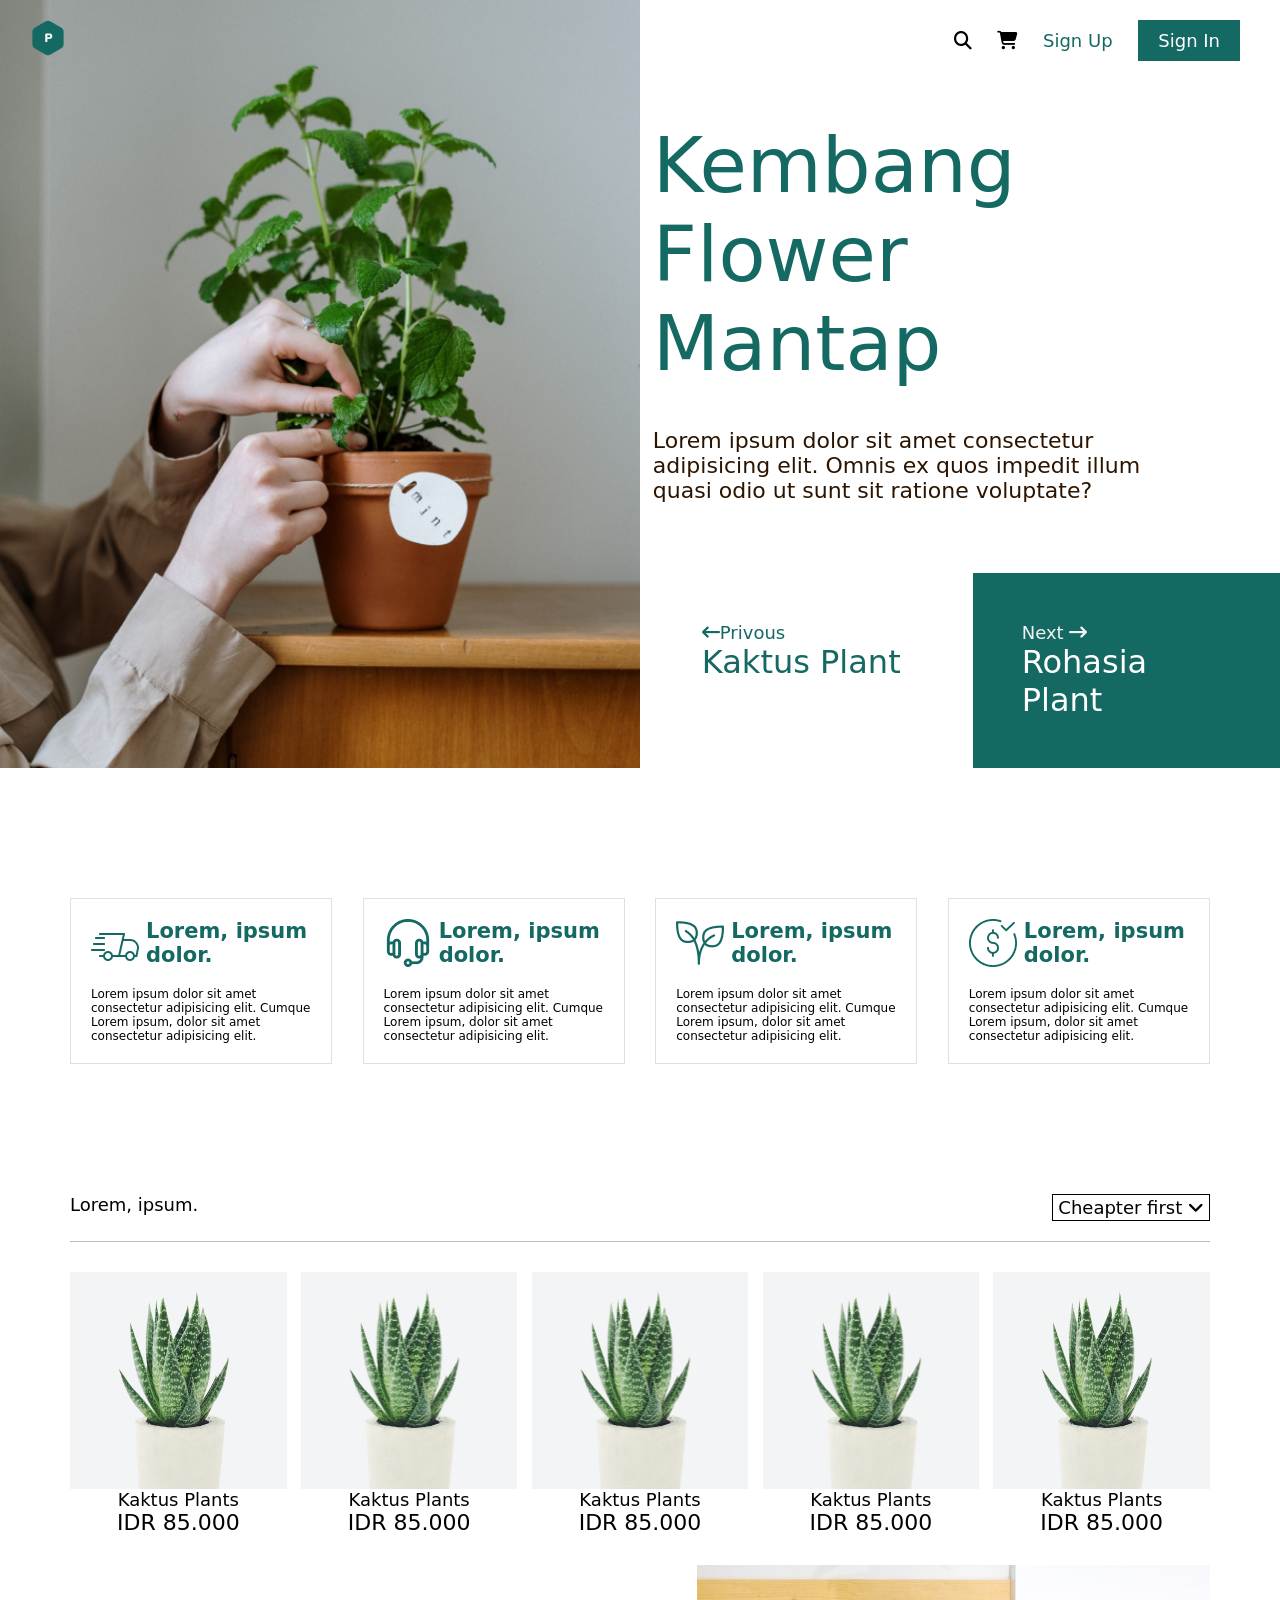
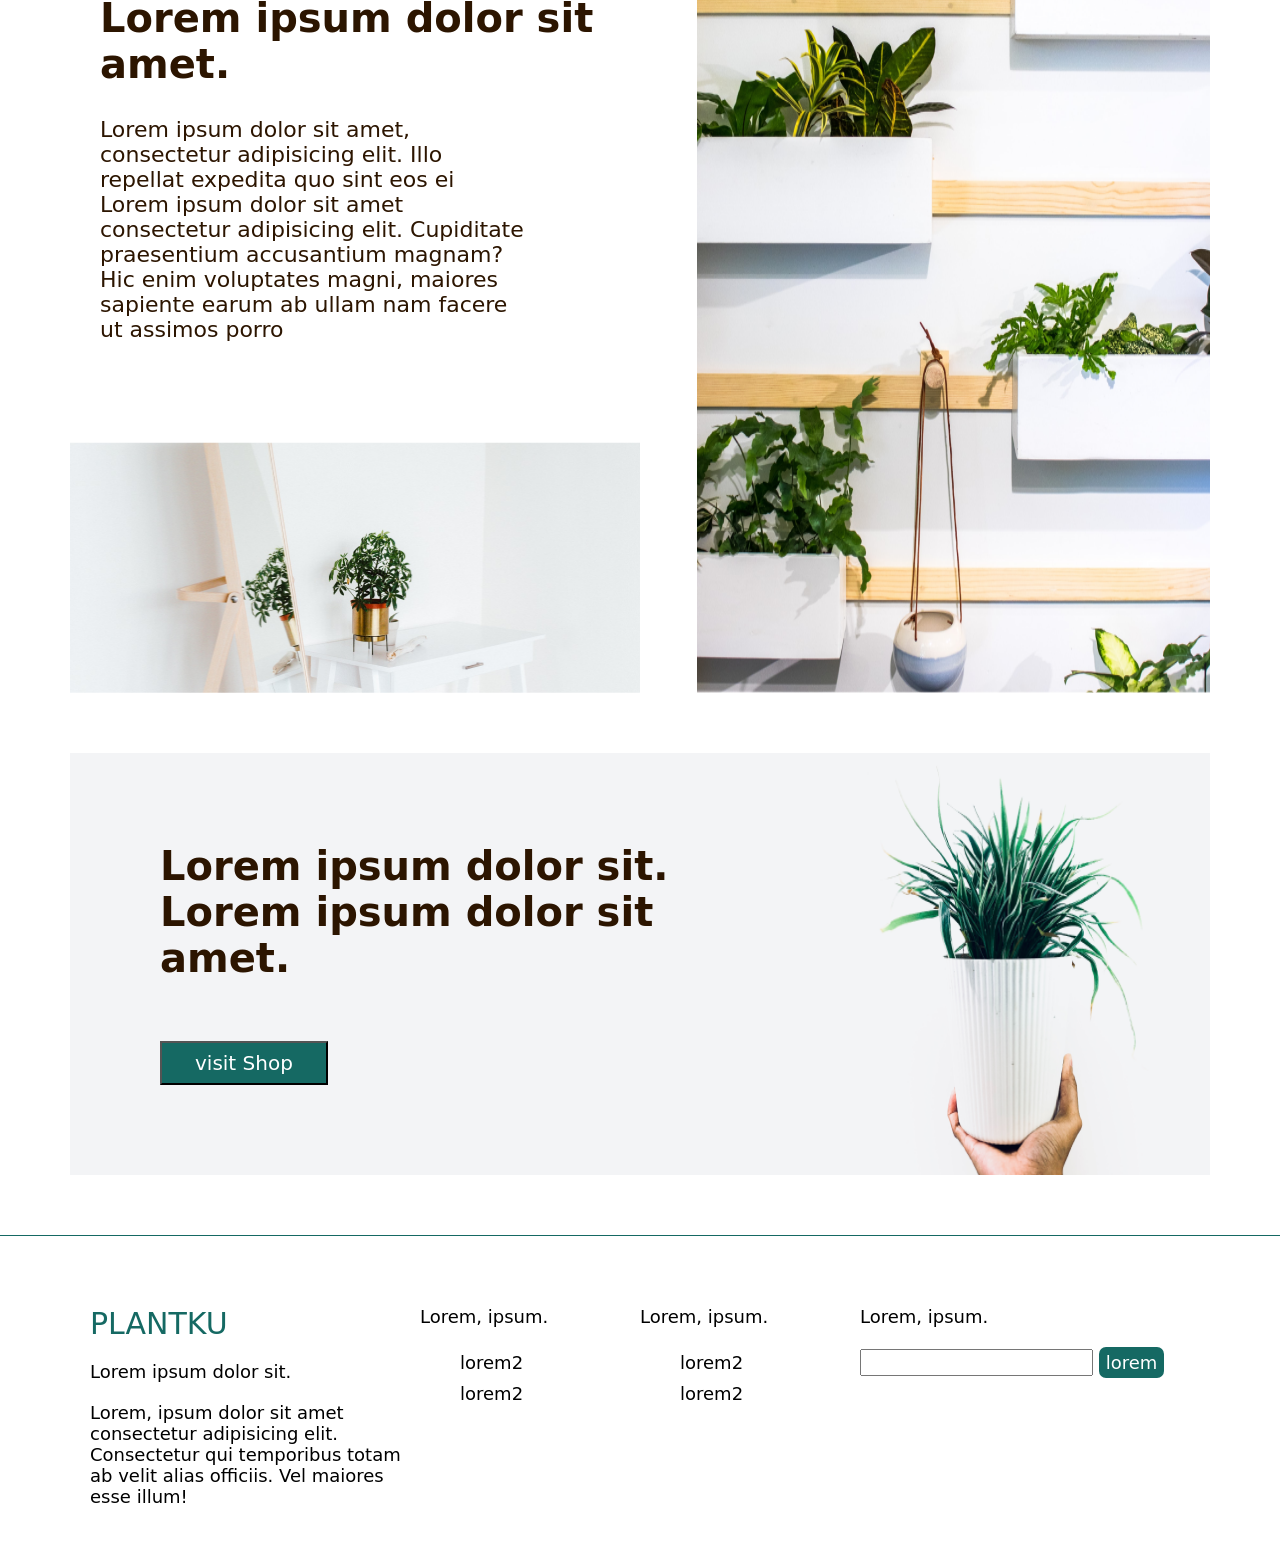
==== index.html @ da113fb7 "errors fixed" ====
<!DOCTYPE html>
<html lang="en">
<head>
    <meta charset="UTF-8">
    <meta name="viewport" content="width=device-width, initial-scale=1.0">
    <link rel="stylesheet" href="style.css">
    <link rel="stylesheet" href="https://cdnjs.cloudflare.com/ajax/libs/font-awesome/6.5.1/css/all.min.css" integrity="sha512-DTOQO9RWCH3ppGqcWaEA1BIZOC6xxalwEsw9c2QQeAIftl+Vegovlnee1c9QX4TctnWMn13TZye+giMm8e2LwA==" crossorigin="anonymous" referrerpolicy="no-referrer" />
    <title>Document</title>
</head>
<body>
    <div class="header">

        <div class="regs">
            <a href="#" class="icon">  <img src="icon.png" alt="icon"></a>

            <div class="reg">
                <a class="find inreg" href=""><i class=" fa-solid fa-magnifying-glass"></i></a>
                <a class="buy inreg" href=""><i class="fa-solid fa-cart-shopping"></i></a>
                <a class="up inreg" href="">Sign Up</a>
                <span class="inreg">
                    <a class="in " href="">Sign In</a>
                </span>
        
            </div>
        </div>
   
<div class="menu">
<div class="inleft"></div>

    <div class="inright">
 

        <h1 class="h1">Kembang Flower Mantap</h1>  
        <p class="matn">Lorem ipsum dolor sit amet consectetur adipisicing elit. Omnis ex quos impedit illum quasi odio ut sunt sit ratione voluptate?</p>     
        <div class="nextprevious">
            <div class="previous">
                <i class="fa-solid fa-arrow-left-long"></i>Privous
            <p><a href="" class="linprevious">Kaktus Plant</a></p>
            </div>
            <div class="next">
                <span class="nextspan">Next</span> <i class="fa-solid fa-arrow-right-long nextspan"></i>
                <p><a href="" class="linknext">Rohasia Plant</a></p>
                </div>
        </div>
        
        </div>
</div>


    </div>

<div class="boxes">
    <div class="box"><div class="boximg"><img src="fast 1.png" class="inboximg" alt=""><p class="boxtitle">Lorem, ipsum dolor.</p></div>
        <p class="boxtext">Lorem ipsum dolor sit amet consectetur adipisicing elit. Cumque Lorem ipsum, dolor sit amet consectetur adipisicing elit.    </p></div>
        <div class="box"><div class="boximg"><img src="headphones 1.png" class="inboximg" alt=""><p class="boxtitle">Lorem, ipsum dolor.</p></div>
        <p class="boxtext">Lorem ipsum dolor sit amet consectetur adipisicing elit. Cumque Lorem ipsum, dolor sit amet consectetur adipisicing elit.    </p></div>
        <div class="box"><div class="boximg"><img src="plant 1.png" class="inboximg" alt=""><p class="boxtitle">Lorem, ipsum dolor.</p></div>
        <p class="boxtext">Lorem ipsum dolor sit amet consectetur adipisicing elit. Cumque Lorem ipsum, dolor sit amet consectetur adipisicing elit.    </p></div>
        <div class="box"><div class="boximg"><img src="dollar-symbol 1.png" class="inboximg" alt=""><p class="boxtitle">Lorem, ipsum dolor.</p></div>
        <p class="boxtext">Lorem ipsum dolor sit amet consectetur adipisicing elit. Cumque Lorem ipsum, dolor sit amet consectetur adipisicing elit.    </p></div>
</div>


<div class="choose">
    <p class="chooseleft">Lorem, ipsum.    </p><p class="chooseright">Cheapter first  <i class="fa-solid fa-angle-down"> </i>  </p>
</div>

<div class="flowers">
    <div class="gul">
        <img src="kaktus.png" alt="">
        <p class="nameflowers"> Kaktus Plants</p>
        <p class="price"> IDR 85.000</p>
    </div>
    <div class="gul">
        <img src="kaktus.png" alt="">
        <p class="nameflowers"> Kaktus Plants</p>
        <p class="price"> IDR 85.000</p>
    </div>
    <div class="gul">
        <img src="kaktus.png" alt="">
        <p class="nameflowers"> Kaktus Plants</p>
        <p class="price"> IDR 85.000</p>
    </div>
    <div class="gul">
        <img src="kaktus.png" alt="">
        <p class="nameflowers"> Kaktus Plants</p>
        <p class="price"> IDR 85.000</p>
    </div>
    <div class="gul">
        <img src="kaktus.png" alt="">
        <p class="nameflowers"> Kaktus Plants</p>
        <p class="price"> IDR 85.000</p>
    </div>
</div>

<div class="cases">
    <div class="leftcase"><h2 class="h2">Lorem ipsum dolor sit amet.</h2>
    <p class="matn margin">Lorem ipsum dolor sit amet, consectetur adipisicing elit. Illo repellat expedita quo sint eos ei Lorem ipsum dolor sit amet consectetur adipisicing elit. Cupiditate praesentium accusantium magnam? Hic enim voluptates magni, maiores sapiente earum ab ullam nam facere ut assimos porro </p>
    <img src="table.png" alt="" class="table">
    </div>
    <img src="case.png" alt="" class="rightcase">
</div>

<div class="get">

    <div class="leftget">
        <h2 class="h2">Lorem ipsum dolor sit. Lorem ipsum dolor sit amet. </h2>
        <button class="btn"> visit Shop</button>
    </div>
    <img src="get.png" class="leftright" alt="">
</div>

<div class="bottom">
    <div class="firstbottom">   <h3 class="h3">PLANTKU</h3><p class="bottomtitle">Lorem ipsum dolor sit.</p>
    <p class="bottomtext">Lorem, ipsum dolor sit amet consectetur adipisicing elit. Consectetur qui temporibus totam ab velit alias officiis. Vel maiores esse illum!</p>
    </div>

    <div class="secondbottom">
        <p class="bottomtitle">Lorem, ipsum.</p>
        <ul>
            <li class="label"><a href="" class="link">lorem2</a></li>
            <li class="label"><a href="" class="link">lorem2</a></li>
        </ul>
    </div>
    
    <div class="secondbottom">
        <p class="bottomtitle">Lorem, ipsum.</p>
        <ul>
            <li class="label"><a href="" class="link">lorem2</a></li>
            <li class="label"><a href="" class="link">lorem2</a></li>
        </ul>
    </div>
    <div class="thirdbottom">
        <p class="bottomtitle">Lorem, ipsum.</p>
        <form action="" >
            <input type="text">
            <button class="bottomswitch">lorem</button>
        </form>
    </div>
</div>


</body>
</html>
---- style.css ----
*{
    box-sizing: border-box;
    margin: 0;
    font-size: 18px;
    font-family: system-ui, -apple-system, BlinkMacSystemFont, 'Segoe UI', Roboto, Oxygen, Ubuntu, Cantarell, 'Open Sans', 'Helvetica Neue', sans-serif;
}

span, a {
   display: inline-block;
}
img {
   max-width: 100%;
   height: auto;
   vertical-align: middle;
}

.header{
    background-image: url(flower.png);
    background-size: 50%;
    background-repeat: no-repeat;
    background-position: left;
}






.regs{
    padding: 20px 30px;
    display: flex;
    flex-wrap: wrap;
    justify-content: space-between;

    
}


.inreg{
    text-decoration: none;
    color: black;
    margin: 0 10px;

}



.menu{
    display: flex;
    flex-wrap: wrap;
    justify-content: space-between;
}

.inleft{
    width: 51%;
}

.inright{
    width: 49%;
}







.up{
    font-weight: 505;
    color: #156963;
}

.in{
    font-weight: 505;
    background-color:#156963;
    padding: 10px 20px;
    color: white;
    text-decoration: none;
}

.h1{
    padding: 40px 0px;
    color:#156963;
    font-size: 77px;
    font-weight: 500;
    padding-right:  120px;
}


.matn{
    font-size: 22px;
    color: #2C1500;
    padding-right:  110px;
}

.nextprevious{
    margin-top: 70px;
    display: flex;
    flex-wrap: wrap;
    justify-content: space-between;

}

.previous{
    width: 49%;
    padding: 49px;
    color: #156963;
}

.next{
    width: 49%;
    padding: 49px;
    background-color: #156963;
}

.nextspan{
    color: #F2F2F2;
}

.linprevious{
    color:  #156963;
    text-decoration: none;
    font-size: 32px;
}

.linknext{
    color: white;
    text-decoration: none;
    font-size: 32px;
}


.boxes{
    margin: 130px 70px;
    display: flex;
    flex-wrap: wrap;
    justify-content: space-between;
}
.box{
    padding: 20px;
    width: 23%;
    border: 1px solid #E0E0E0;
}

.boximg{
    display: flex;
    flex-wrap: wrap;
    justify-content: space-between;
    align-items: center;
}

.inboximg{
    width: auto;
}
.boxtitle{
    color: #156963;
    font-weight: 700;
    font-size: 21px;
    width: 75%;
}

.boxtext{
    margin-top: 20px;
    font-size: 12px;
}

.choose{
    margin: 30px 70px;
    display: flex;
    flex-wrap: wrap;
    justify-content: space-between;
    padding-bottom: 20px;
    border-bottom: 1px solid rgb(191, 187, 187);
}

.chooseright{
    padding: 2px 5px;
    border: 1px solid black;
}

.flowers{
    margin: 30px 70px;
    display: flex;
    flex-wrap: wrap;
    justify-content: space-between;

}

.gul{
    text-align: center;
    width: 19%;
}

.price{
    font-weight: 500;
    font-size: 22px;
}

.cases{
    margin: 30px 70px;
    display: flex;
    flex-wrap: wrap;
    justify-content: space-between;
}
.leftcase{
    width: 50%;
}

.h2{
    margin: 30px 30px;
    font-size: 40px;
    color: #2C1500;
}
.margin{
    margin-left:30px;
}


.table{
    width: 100%;
    margin-top: 100px;
}

.get{

    margin: 60px 70px;
    background-color: #F3F4F6;
    display: flex;
    flex-wrap: wrap;
    justify-content: space-between;
}

.leftget{
    padding: 60px;
    width: 65%;
}

.leftright{
    width: 35%;

}

.btn{
    margin: 30px 30px;
    font-size: 20px;
    background-color: #156963;
    color: white;
    padding: 8px 33px;
}

.bottom{
    border-top: 1px solid #156963;
    padding: 50px 90px;
    display: flex;
    flex-wrap: wrap;
    justify-content: space-between;
}

.firstbottom{
    width: 30%;
}

.secondbottom{
    width: 20%;
}

.thirdbottom{
    width: 30%;
}

.label{
    list-style: none;
}

.link{
    text-decoration: none;
    color: black;
    margin:  5px 0;
}

.bottomtitle{
    font-weight: 500;
    margin:  20px 0;
}

.h3{
    color: #156963;
    font-size: 30px; 
    font-weight: 500;  
    margin:  20px 0;
}

.bottomswitch{
    border: none;
    background-color: #156963;
    color: white;
    padding: 5px 7px;
    border-radius: 7px ;
    font-weight: 500;
}


@media(max-width:1150px){

    .previous{
        width: 49%;
        padding: 10px;
    }
    
    .next{
        width: 49%;
        padding: 10px;
    }
    .cases{
        margin: 10px 20px;
    }

    .firstbottom{
        width: 30%;
    }
    
    .secondbottom{
        width: 20%;
    }
    
    .thirdbottom{
        width: 30%;
    }

}

@media(max-width:900px){


}
@media(max-width:600px){



}
@media(max-width:500px){



}
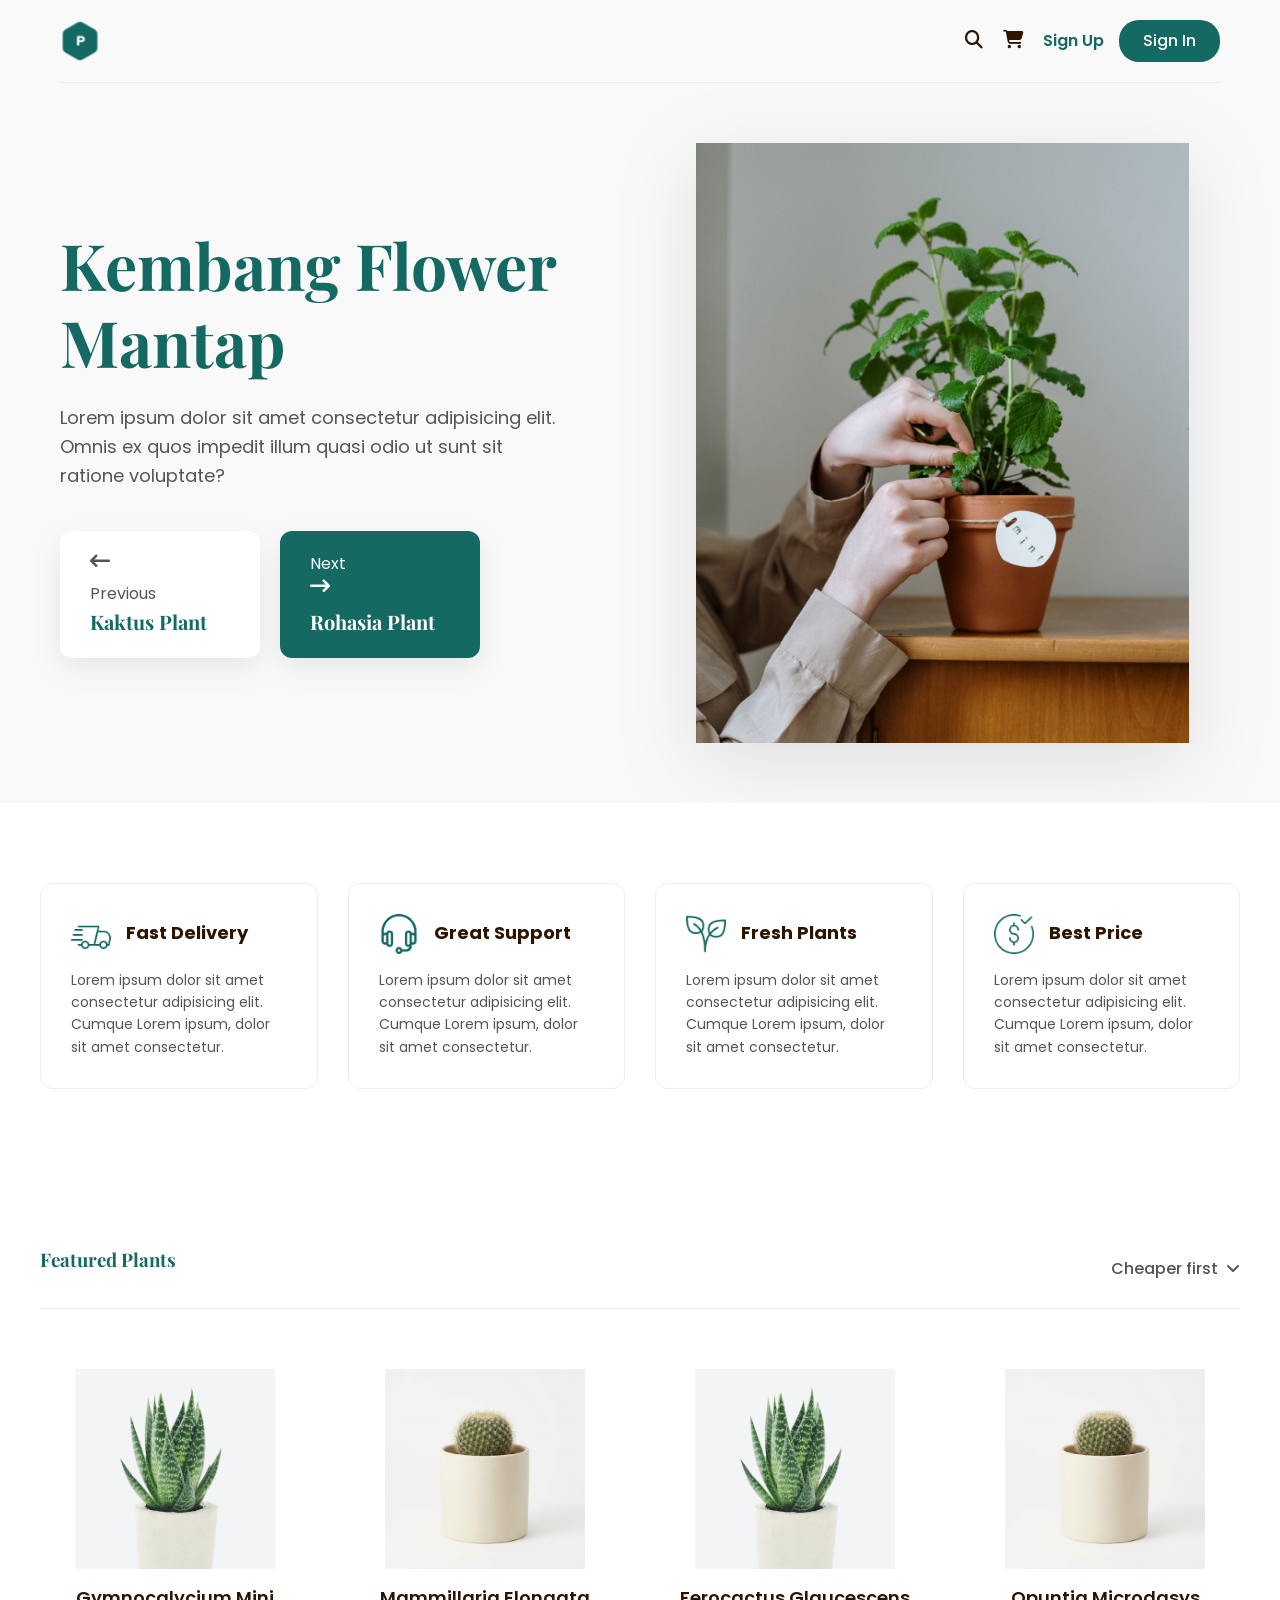
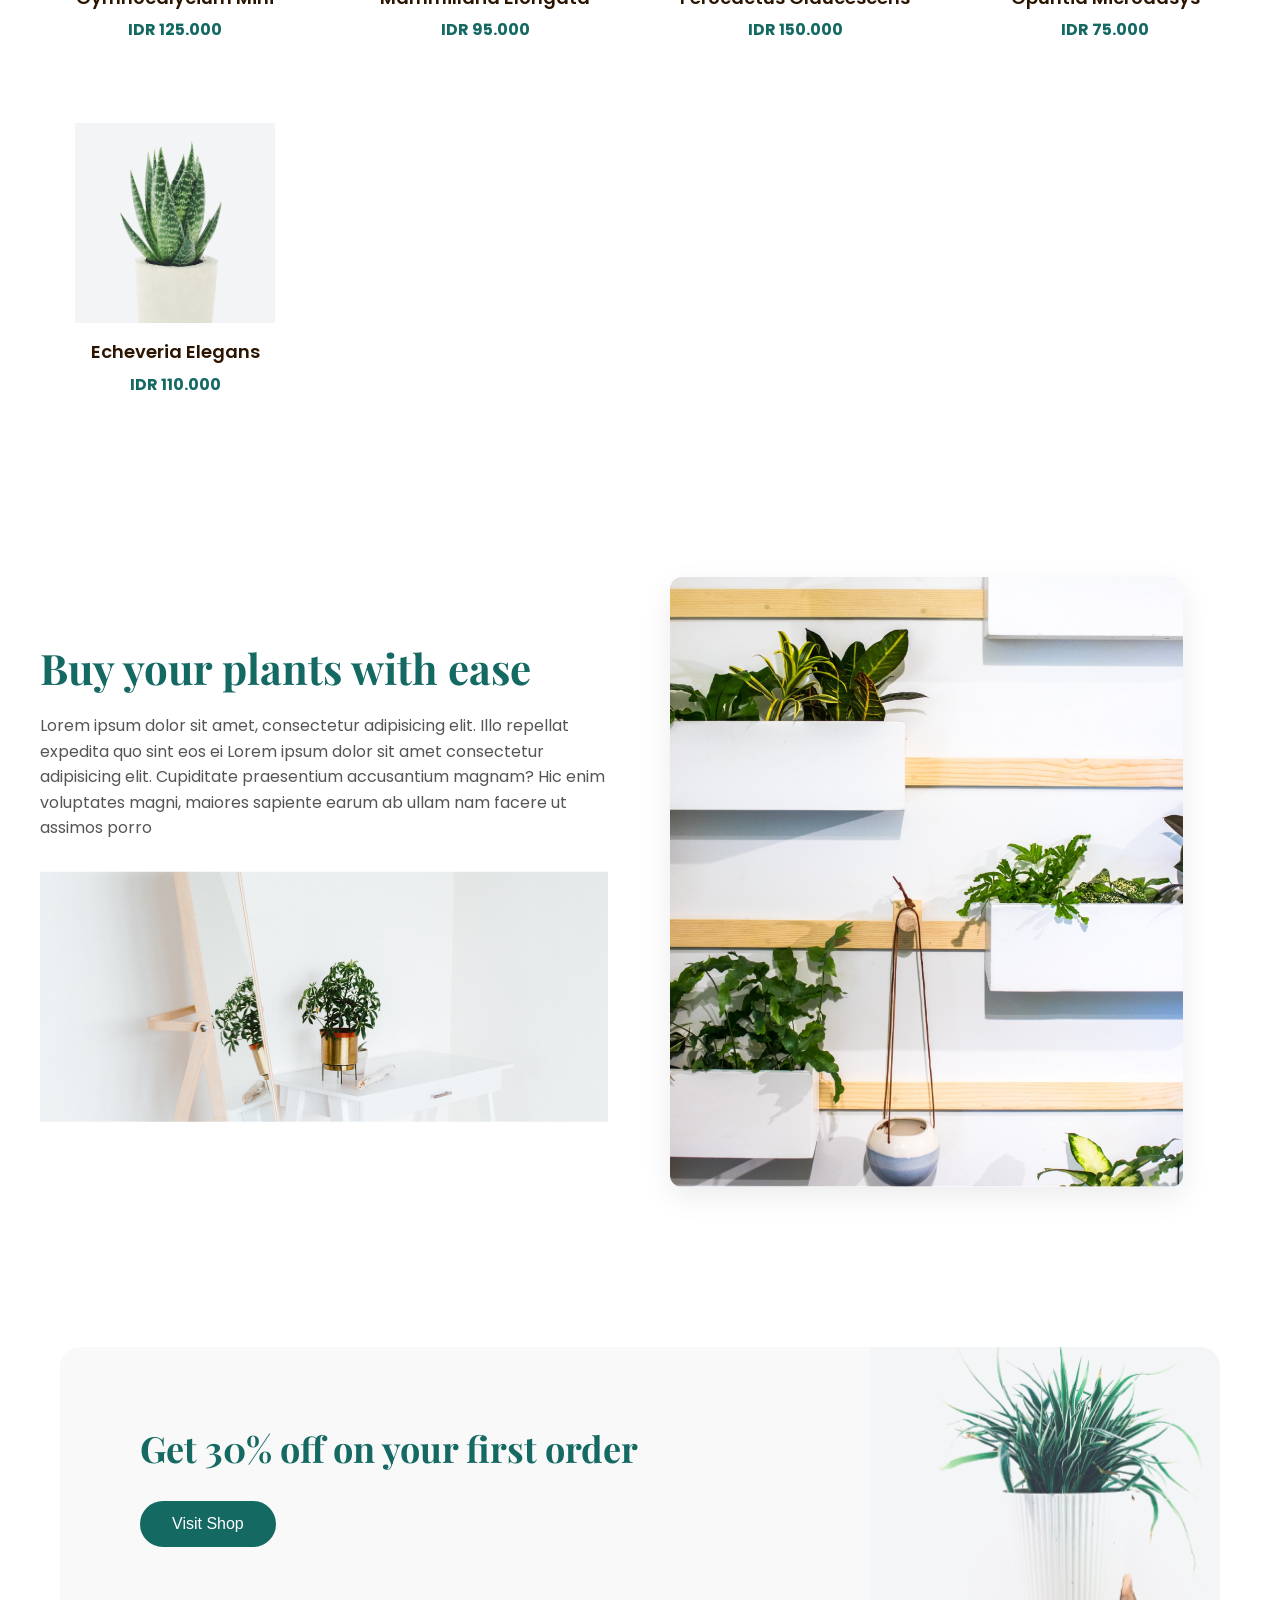
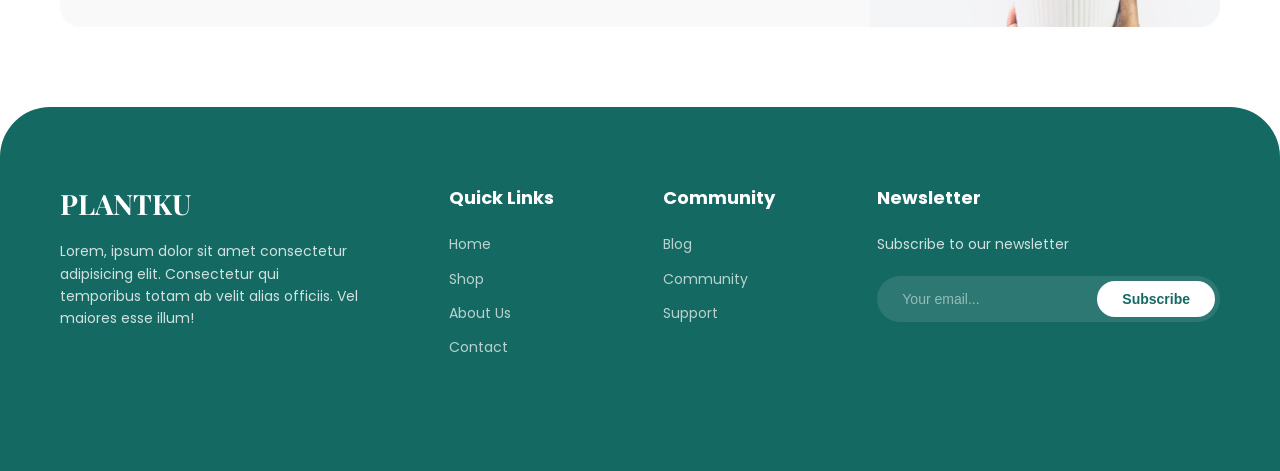
==== commit 9eba6911: "Sayt yakunlandi: yangi dizayn, auth sahifalar va saralash" ====
--- a/index.html
+++ b/index.html
@@ -1,144 +1,217 @@
 <!DOCTYPE html>
 <html lang="en">
+
 <head>
     <meta charset="UTF-8">
     <meta name="viewport" content="width=device-width, initial-scale=1.0">
     <link rel="stylesheet" href="style.css">
-    <link rel="stylesheet" href="https://cdnjs.cloudflare.com/ajax/libs/font-awesome/6.5.1/css/all.min.css" integrity="sha512-DTOQO9RWCH3ppGqcWaEA1BIZOC6xxalwEsw9c2QQeAIftl+Vegovlnee1c9QX4TctnWMn13TZye+giMm8e2LwA==" crossorigin="anonymous" referrerpolicy="no-referrer" />
-    <title>Document</title>
+    <link rel="stylesheet" href="https://cdnjs.cloudflare.com/ajax/libs/font-awesome/6.5.1/css/all.min.css"
+        integrity="sha512-DTOQO9RWCH3ppGqcWaEA1BIZOC6xxalwEsw9c2QQeAIftl+Vegovlnee1c9QX4TctnWMn13TZye+giMm8e2LwA=="
+        crossorigin="anonymous" referrerpolicy="no-referrer" />
+    <title>Kembang Flower Mantap</title>
 </head>
+
 <body>
-    <div class="header">
-
-        <div class="regs">
-            <a href="#" class="icon">  <img src="icon.png" alt="icon"></a>
-
-            <div class="reg">
-                <a class="find inreg" href=""><i class=" fa-solid fa-magnifying-glass"></i></a>
-                <a class="buy inreg" href=""><i class="fa-solid fa-cart-shopping"></i></a>
-                <a class="up inreg" href="">Sign Up</a>
-                <span class="inreg">
-                    <a class="in " href="">Sign In</a>
-                </span>
-        
-            </div>
-        </div>
-   
-<div class="menu">
-<div class="inleft"></div>
-
-    <div class="inright">
- 
-
-        <h1 class="h1">Kembang Flower Mantap</h1>  
-        <p class="matn">Lorem ipsum dolor sit amet consectetur adipisicing elit. Omnis ex quos impedit illum quasi odio ut sunt sit ratione voluptate?</p>     
-        <div class="nextprevious">
-            <div class="previous">
-                <i class="fa-solid fa-arrow-left-long"></i>Privous
-            <p><a href="" class="linprevious">Kaktus Plant</a></p>
-            </div>
-            <div class="next">
-                <span class="nextspan">Next</span> <i class="fa-solid fa-arrow-right-long nextspan"></i>
-                <p><a href="" class="linknext">Rohasia Plant</a></p>
-                </div>
-        </div>
-        
-        </div>
-</div>
-
-
-    </div>
-
-<div class="boxes">
-    <div class="box"><div class="boximg"><img src="fast 1.png" class="inboximg" alt=""><p class="boxtitle">Lorem, ipsum dolor.</p></div>
-        <p class="boxtext">Lorem ipsum dolor sit amet consectetur adipisicing elit. Cumque Lorem ipsum, dolor sit amet consectetur adipisicing elit.    </p></div>
-        <div class="box"><div class="boximg"><img src="headphones 1.png" class="inboximg" alt=""><p class="boxtitle">Lorem, ipsum dolor.</p></div>
-        <p class="boxtext">Lorem ipsum dolor sit amet consectetur adipisicing elit. Cumque Lorem ipsum, dolor sit amet consectetur adipisicing elit.    </p></div>
-        <div class="box"><div class="boximg"><img src="plant 1.png" class="inboximg" alt=""><p class="boxtitle">Lorem, ipsum dolor.</p></div>
-        <p class="boxtext">Lorem ipsum dolor sit amet consectetur adipisicing elit. Cumque Lorem ipsum, dolor sit amet consectetur adipisicing elit.    </p></div>
-        <div class="box"><div class="boximg"><img src="dollar-symbol 1.png" class="inboximg" alt=""><p class="boxtitle">Lorem, ipsum dolor.</p></div>
-        <p class="boxtext">Lorem ipsum dolor sit amet consectetur adipisicing elit. Cumque Lorem ipsum, dolor sit amet consectetur adipisicing elit.    </p></div>
-</div>
-
-
-<div class="choose">
-    <p class="chooseleft">Lorem, ipsum.    </p><p class="chooseright">Cheapter first  <i class="fa-solid fa-angle-down"> </i>  </p>
-</div>
-
-<div class="flowers">
-    <div class="gul">
-        <img src="kaktus.png" alt="">
-        <p class="nameflowers"> Kaktus Plants</p>
-        <p class="price"> IDR 85.000</p>
-    </div>
-    <div class="gul">
-        <img src="kaktus.png" alt="">
-        <p class="nameflowers"> Kaktus Plants</p>
-        <p class="price"> IDR 85.000</p>
-    </div>
-    <div class="gul">
-        <img src="kaktus.png" alt="">
-        <p class="nameflowers"> Kaktus Plants</p>
-        <p class="price"> IDR 85.000</p>
-    </div>
-    <div class="gul">
-        <img src="kaktus.png" alt="">
-        <p class="nameflowers"> Kaktus Plants</p>
-        <p class="price"> IDR 85.000</p>
-    </div>
-    <div class="gul">
-        <img src="kaktus.png" alt="">
-        <p class="nameflowers"> Kaktus Plants</p>
-        <p class="price"> IDR 85.000</p>
-    </div>
-</div>
-
-<div class="cases">
-    <div class="leftcase"><h2 class="h2">Lorem ipsum dolor sit amet.</h2>
-    <p class="matn margin">Lorem ipsum dolor sit amet, consectetur adipisicing elit. Illo repellat expedita quo sint eos ei Lorem ipsum dolor sit amet consectetur adipisicing elit. Cupiditate praesentium accusantium magnam? Hic enim voluptates magni, maiores sapiente earum ab ullam nam facere ut assimos porro </p>
-    <img src="table.png" alt="" class="table">
-    </div>
-    <img src="case.png" alt="" class="rightcase">
-</div>
-
-<div class="get">
-
-    <div class="leftget">
-        <h2 class="h2">Lorem ipsum dolor sit. Lorem ipsum dolor sit amet. </h2>
-        <button class="btn"> visit Shop</button>
-    </div>
-    <img src="get.png" class="leftright" alt="">
-</div>
-
-<div class="bottom">
-    <div class="firstbottom">   <h3 class="h3">PLANTKU</h3><p class="bottomtitle">Lorem ipsum dolor sit.</p>
-    <p class="bottomtext">Lorem, ipsum dolor sit amet consectetur adipisicing elit. Consectetur qui temporibus totam ab velit alias officiis. Vel maiores esse illum!</p>
-    </div>
-
-    <div class="secondbottom">
-        <p class="bottomtitle">Lorem, ipsum.</p>
-        <ul>
-            <li class="label"><a href="" class="link">lorem2</a></li>
-            <li class="label"><a href="" class="link">lorem2</a></li>
-        </ul>
-    </div>
-    
-    <div class="secondbottom">
-        <p class="bottomtitle">Lorem, ipsum.</p>
-        <ul>
-            <li class="label"><a href="" class="link">lorem2</a></li>
-            <li class="label"><a href="" class="link">lorem2</a></li>
-        </ul>
-    </div>
-    <div class="thirdbottom">
-        <p class="bottomtitle">Lorem, ipsum.</p>
-        <form action="" >
-            <input type="text">
-            <button class="bottomswitch">lorem</button>
-        </form>
-    </div>
-</div>
-
-
+
+    <div class="header-wrapper">
+        <div class="container">
+            <div class="regs">
+                <a href="#" class="logo">
+                    <img src="assets/images/icon.png" alt="icon">
+                </a>
+
+                <div class="reg-links">
+                    <a class="inreg" href="#"><i class=" fa-solid fa-magnifying-glass"></i></a>
+                    <a class="inreg" href="#"><i class="fa-solid fa-cart-shopping"></i></a>
+                    <div class="auth-links">
+                        <a class="up" href="signup.html">Sign Up</a>
+                        <a class="in" href="login.html">Sign In</a>
+                    </div>
+                </div>
+            </div>
+
+            <div class="hero">
+                <div class="hero-content">
+                    <h1 class="h1">Kembang Flower Mantap</h1>
+                    <p class="matn">Lorem ipsum dolor sit amet consectetur adipisicing elit. Omnis ex quos impedit illum
+                        quasi odio ut sunt sit ratione voluptate?</p>
+
+                    <div class="nextprevious">
+                        <div class="nav-box previous">
+                            <i class="fa-solid fa-arrow-left-long"></i>
+                            <span>Previous</span>
+                            <a href="#">Kaktus Plant</a>
+                        </div>
+                        <div class="nav-box next">
+                            <span>Next</span>
+                            <i class="fa-solid fa-arrow-right-long"></i>
+                            <a href="#">Rohasia Plant</a>
+                            <div class="bg-overlay"></div>
+                        </div>
+                    </div>
+                </div>
+                <div class="hero-image">
+                    <img src="assets/images/flower.png" alt="Flower Hero">
+                </div>
+            </div>
+        </div>
+    </div>
+
+    <div class="container features">
+        <div class="feature-grid">
+            <div class="feature-box">
+                <div class="feature-header">
+                    <img src="assets/images/fast 1.png" alt="">
+                    <p class="boxtitle">Fast Delivery</p>
+                </div>
+                <p class="boxtext">Lorem ipsum dolor sit amet consectetur adipisicing elit. Cumque Lorem ipsum, dolor
+                    sit amet consectetur.</p>
+            </div>
+            <div class="feature-box">
+                <div class="feature-header">
+                    <img src="assets/images/headphones 1.png" alt="">
+                    <p class="boxtitle">Great Support</p>
+                </div>
+                <p class="boxtext">Lorem ipsum dolor sit amet consectetur adipisicing elit. Cumque Lorem ipsum, dolor
+                    sit amet consectetur.</p>
+            </div>
+            <div class="feature-box">
+                <div class="feature-header">
+                    <img src="assets/images/plant 1.png" alt="">
+                    <p class="boxtitle">Fresh Plants</p>
+                </div>
+                <p class="boxtext">Lorem ipsum dolor sit amet consectetur adipisicing elit. Cumque Lorem ipsum, dolor
+                    sit amet consectetur.</p>
+            </div>
+            <div class="feature-box">
+                <div class="feature-header">
+                    <img src="assets/images/dollar-symbol 1.png" alt="">
+                    <p class="boxtitle">Best Price</p>
+                </div>
+                <p class="boxtext">Lorem ipsum dolor sit amet consectetur adipisicing elit. Cumque Lorem ipsum, dolor
+                    sit amet consectetur.</p>
+            </div>
+        </div>
+    </div>
+
+    <div class="container products-section">
+        <div class="section-header">
+            <h3>Featured Plants</h3>
+            <div class="filter-btn" id="cheaper-first">
+                <span>Cheaper first</span>
+                <i class="fa-solid fa-angle-down"></i>
+            </div>
+        </div>
+
+        <div class="flowers-grid">
+            <div class="gul">
+                <img src="assets/images/kaktus.png" alt="">
+                <p class="nameflowers">Gymnocalycium Mini</p>
+                <p class="price">IDR 125.000</p>
+            </div>
+            <div class="gul">
+                <img src="assets/images/cactus1.png" alt="">
+                <p class="nameflowers">Mammillaria Elongata</p>
+                <p class="price">IDR 95.000</p>
+            </div>
+            <div class="gul">
+                <img src="assets/images/kaktus.png" alt="">
+                <p class="nameflowers">Ferocactus Glaucescens</p>
+                <p class="price">IDR 150.000</p>
+            </div>
+            <div class="gul">
+                <img src="assets/images/cactus1.png" alt="">
+                <p class="nameflowers">Opuntia Microdasys</p>
+                <p class="price">IDR 75.000</p>
+            </div>
+            <div class="gul">
+                <img src="assets/images/kaktus.png" alt="">
+                <p class="nameflowers">Echeveria Elegans</p>
+                <p class="price">IDR 110.000</p>
+            </div>
+        </div>
+    </div>
+
+    <div class="container showcase">
+        <div class="showcase-text">
+            <h2>Buy your plants with ease</h2>
+            <p>Lorem ipsum dolor sit amet, consectetur adipisicing elit. Illo repellat expedita quo sint eos ei Lorem
+                ipsum dolor sit amet consectetur adipisicing elit. Cupiditate praesentium accusantium magnam? Hic enim
+                voluptates magni, maiores sapiente earum ab ullam nam facere ut assimos porro</p>
+            <img src="assets/images/table.png" alt="Features Table" style="margin-top: 30px;">
+        </div>
+        <div class="showcase-img">
+            <img src="assets/images/case.png" alt="Showcase">
+        </div>
+    </div>
+
+    <div class="container">
+        <div class="cta-section">
+            <div class="cta-content">
+                <h2>Get 30% off on your first order</h2>
+                <button class="btn">Visit Shop</button>
+            </div>
+            <img src="assets/images/get.png" class="cta-image" alt="">
+        </div>
+    </div>
+
+    <footer class="footer">
+        <div class="container">
+            <div class="footer-grid">
+                <div class="footer-logo">
+                    <h3>PLANTKU</h3>
+                    <p class="footer-desc">Lorem, ipsum dolor sit amet consectetur adipisicing elit. Consectetur qui
+                        temporibus totam ab velit alias officiis. Vel maiores esse illum!</p>
+                </div>
+
+                <div class="footer-col">
+                    <h4>Quick Links</h4>
+                    <div class="footer-links">
+                        <a href="#">Home</a>
+                        <a href="#">Shop</a>
+                        <a href="#">About Us</a>
+                        <a href="#">Contact</a>
+                    </div>
+                </div>
+
+                <div class="footer-col">
+                    <h4>Community</h4>
+                    <div class="footer-links">
+                        <a href="#">Blog</a>
+                        <a href="#">Community</a>
+                        <a href="#">Support</a>
+                    </div>
+                </div>
+
+                <div class="footer-col">
+                    <h4>Newsletter</h4>
+                    <p class="footer-desc" style="margin-bottom: 20px;">Subscribe to our newsletter</p>
+                    <form class="footer-form" action="">
+                        <input type="text" placeholder="Your email...">
+                        <button>Subscribe</button>
+                    </form>
+                </div>
+            </div>
+        </div>
+    </footer>
+
+    <script>
+        document.getElementById('cheaper-first').addEventListener('click', function () {
+            const container = document.querySelector('.flowers-grid');
+            const items = Array.from(container.getElementsByClassName('gul'));
+
+            items.sort((a, b) => {
+                const priceA = parseInt(a.querySelector('.price').innerText.replace(/\D/g, ''));
+                const priceB = parseInt(b.querySelector('.price').innerText.replace(/\D/g, ''));
+                return priceA - priceB;
+            });
+
+            // Toggle direction if already sorted (optional UI enhancement, but user just asked for "cheaper first")
+            // For now, let's just sort ascending every time as per text "Cheaper first"
+
+            items.forEach(item => container.appendChild(item));
+        });
+    </script>
 </body>
+
 </html>
--- a/style.css
+++ b/style.css
@@ -1,345 +1,544 @@
-*{
+@import url('https://fonts.googleapis.com/css2?family=Poppins:wght@300;400;500;600;700&family=Playfair+Display:wght@400;700&display=swap');
+
+:root {
+    --primary: #156963;
+    --primary-dark: #0e4642;
+    --accent: #FFA726;
+    --text-dark: #2C1500;
+    --text-light: #555555;
+    --bg-light: #F9F9F9;
+    --white: #ffffff;
+    --shadow: 0 10px 30px rgba(0,0,0,0.08);
+    --transition: all 0.3s ease;
+    --radius: 12px;
+}
+
+* {
     box-sizing: border-box;
     margin: 0;
+    padding: 0;
+}
+
+body {
+    font-family: 'Poppins', sans-serif;
+    font-size: 16px;
+    line-height: 1.6;
+    color: var(--text-light);
+    background-color: var(--white);
+    overflow-x: hidden;
+}
+
+h1, h2, h3, h4, h5, h6 {
+    font-family: 'Playfair Display', serif;
+    color: var(--primary);
+    line-height: 1.2;
+    margin-bottom: 1rem;
+}
+
+a {
+    text-decoration: none;
+    display: inline-block;
+    transition: var(--transition);
+}
+
+ul {
+    list-style: none;
+}
+
+img {
+    max-width: 100%;
+    height: auto;
+    display: block;
+}
+
+/* Utilities */
+.container {
+    max-width: 1200px;
+    margin: 0 auto;
+    padding: 0 20px;
+}
+
+.btn {
+    display: inline-block;
+    padding: 12px 30px;
+    background-color: var(--primary);
+    color: var(--white);
+    border-radius: 30px;
+    font-weight: 500;
+    font-size: 16px;
+    border: 2px solid var(--primary);
+    cursor: pointer;
+    transition: var(--transition);
+}
+
+.btn:hover {
+    background-color: transparent;
+    color: var(--primary);
+    transform: translateY(-3px);
+    box-shadow: 0 5px 15px rgba(21, 105, 99, 0.2);
+}
+
+/* Header & Nav */
+.header-wrapper {
+    background-color: var(--bg-light);
+    position: relative;
+    overflow: hidden;
+}
+
+.regs {
+    display: flex;
+    justify-content: space-between;
+    align-items: center;
+    padding: 20px 0;
+    border-bottom: 1px solid rgba(0,0,0,0.05);
+}
+
+.logo img {
+    height: 40px;
+}
+
+.reg-links {
+    display: flex;
+    align-items: center;
+    gap: 20px;
+}
+
+.inreg {
+    color: var(--text-dark);
     font-size: 18px;
-    font-family: system-ui, -apple-system, BlinkMacSystemFont, 'Segoe UI', Roboto, Oxygen, Ubuntu, Cantarell, 'Open Sans', 'Helvetica Neue', sans-serif;
-}
-
-span, a {
-   display: inline-block;
-}
-img {
-   max-width: 100%;
-   height: auto;
-   vertical-align: middle;
-}
-
-.header{
-    background-image: url(flower.png);
-    background-size: 50%;
-    background-repeat: no-repeat;
-    background-position: left;
-}
-
-
-
-
-
-
-.regs{
+    transition: var(--transition);
+}
+
+.inreg:hover {
+    color: var(--primary);
+}
+
+.auth-links {
+    display: flex;
+    align-items: center;
+    gap: 15px;
+}
+
+.up {
+    color: var(--primary);
+    font-weight: 600;
+}
+
+.in {
+    background-color: var(--primary);
+    color: var(--white);
+    padding: 8px 24px;
+    border-radius: 20px;
+    font-weight: 500;
+    transition: var(--transition);
+}
+
+.in:hover {
+    background-color: var(--primary-dark);
+    transform: translateY(-2px);
+}
+
+/* Hero Section */
+.hero {
+    display: flex;
+    align-items: center;
+    justify-content: space-between;
+    padding: 60px 0;
+    min-height: 80vh;
+}
+
+.hero-content {
+    flex: 1;
+    padding-right: 50px;
+    position: relative;
+    z-index: 2;
+}
+
+.hero-image {
+    flex: 1;
+    position: relative;
+    display: flex;
+    justify-content: center;
+}
+
+.hero-image img {
+    max-height: 600px;
+    filter: drop-shadow(0 20px 40px rgba(0,0,0,0.1));
+    animation: float 6s ease-in-out infinite;
+}
+
+.h1 {
+    font-size: 64px;
+    margin-bottom: 24px;
+    color: var(--primary);
+    opacity: 0;
+    animation: fadeInUp 1s ease forwards;
+}
+
+.matn {
+    font-size: 18px;
+    margin-bottom: 40px;
+    color: var(--text-light);
+    max-width: 500px;
+    opacity: 0;
+    animation: fadeInUp 1s ease 0.2s forwards;
+}
+
+/* Next/Prev Navigation */
+.nextprevious {
+    display: flex;
+    gap: 20px;
+    margin-top: 40px;
+    opacity: 0;
+    animation: fadeInUp 1s ease 0.4s forwards;
+}
+
+.nav-box {
+    background: var(--white);
     padding: 20px 30px;
-    display: flex;
-    flex-wrap: wrap;
+    border-radius: var(--radius);
+    box-shadow: var(--shadow);
+    display: flex;
+    flex-direction: column;
+    width: 200px;
+    cursor: pointer;
+    transition: var(--transition);
+    position: relative;
+}
+
+.nav-box:hover {
+    transform: translateY(-5px);
+    box-shadow: 0 15px 30px rgba(0,0,0,0.12);
+}
+
+.nav-box.next {
+    background: var(--primary);
+    color: var(--white);
+}
+
+.nav-box i {
+    font-size: 20px;
+    margin-bottom: 10px;
+}
+
+.nav-box.next i, .nav-box.next a {
+    color: var(--white);
+}
+
+.nav-box a {
+    font-family: 'Playfair Display', serif;
+    font-size: 20px;
+    font-weight: 700;
+    color: var(--primary);
+    z-index: 1; /* Ensure link is clickable */
+}
+.nav-box a::after {
+    content: '';
+    position: absolute;
+    top: 0;
+    left: 0;
+    width: 100%;
+    height: 100%;
+}
+
+
+/* Features Grid */
+.features {
+    padding: 80px 0;
+}
+
+.feature-grid {
+    display: grid;
+    grid-template-columns: repeat(auto-fit, minmax(250px, 1fr));
+    gap: 30px;
+}
+
+.feature-box {
+    background: var(--white);
+    padding: 30px;
+    border-radius: var(--radius);
+    border: 1px solid #eee;
+    transition: var(--transition);
+}
+
+.feature-box:hover {
+    border-color: var(--primary);
+    box-shadow: var(--shadow);
+    transform: translateY(-5px);
+}
+
+.feature-header {
+    display: flex;
+    align-items: center;
+    gap: 15px;
+    margin-bottom: 15px;
+}
+
+.feature-header img {
+    width: 40px;
+    height: 40px;
+    object-fit: contain;
+}
+
+.boxtitle {
+    font-size: 18px;
+    font-weight: 700;
+    color: var(--text-dark);
+}
+
+.boxtext {
+    font-size: 14px;
+    color: var(--text-light);
+}
+
+/* Product Section */
+.products-section {
+    padding: 80px 0;
+}
+
+.section-header {
+    display: flex;
     justify-content: space-between;
-
-    
-}
-
-
-.inreg{
-    text-decoration: none;
-    color: black;
-    margin: 0 10px;
-
-}
-
-
-
-.menu{
-    display: flex;
-    flex-wrap: wrap;
+    align-items: center;
+    margin-bottom: 40px;
+    padding-bottom: 20px;
+    border-bottom: 1px solid #eee;
+}
+
+.filter-btn {
+    display: flex;
+    align-items: center;
+    gap: 8px;
+    font-weight: 500;
+    cursor: pointer;
+}
+
+.flowers-grid {
+    display: grid;
+    grid-template-columns: repeat(auto-fill, minmax(220px, 1fr));
+    gap: 40px;
+}
+
+.gul {
+    background: var(--white);
+    border-radius: var(--radius);
+    padding: 20px;
+    text-align: center;
+    transition: var(--transition);
+}
+
+.gul:hover {
+    box-shadow: var(--shadow);
+    transform: translateY(-10px);
+}
+
+.gul img {
+    height: 200px;
+    width: 100%;
+    object-fit: contain;
+    margin-bottom: 15px;
+    transition: var(--transition);
+}
+
+.gul:hover img {
+    transform: scale(1.05);
+}
+
+.nameflowers {
+    font-weight: 600;
+    font-size: 18px;
+    color: var(--text-dark);
+    margin-bottom: 5px;
+}
+
+.price {
+    color: var(--primary);
+    font-weight: 700;
+    font-size: 16px;
+}
+
+/* Showcase Section */
+.showcase {
+    padding: 80px 0;
+    display: grid;
+    grid-template-columns: 1fr 1fr;
+    gap: 60px;
+    align-items: center;
+}
+
+.showcase-text h2 {
+    font-size: 42px;
+    margin-bottom: 20px;
+}
+
+.showcase-text p {
+    margin-bottom: 30px;
+}
+
+.showcase-img img {
+    border-radius: var(--radius);
+    box-shadow: var(--shadow);
+}
+
+/* CTA Section */
+.cta-section {
+    background: var(--bg-light);
+    border-radius: 20px;
+    margin: 80px auto; /* Centered with auto margins if in container */
+    padding: 80px;
+    display: flex;
+    align-items: center;
     justify-content: space-between;
-}
-
-.inleft{
-    width: 51%;
-}
-
-.inright{
-    width: 49%;
-}
-
-
-
-
-
-
-
-.up{
-    font-weight: 505;
-    color: #156963;
-}
-
-.in{
-    font-weight: 505;
-    background-color:#156963;
+    position: relative;
+    overflow: hidden;
+}
+
+.cta-content {
+    width: 60%;
+    z-index: 2;
+}
+
+.cta-content h2 {
+    font-size: 36px;
+    margin-bottom: 30px;
+}
+
+.cta-image {
+    position: absolute;
+    right: -50px;
+    bottom: -50px;
+    width: 400px;
+    z-index: 1;
+    opacity: 0.8;
+}
+
+/* Footer */
+.footer {
+    background: var(--primary);
+    color: var(--white);
+    padding: 80px 0 40px;
+    border-top-left-radius: 50px;
+    border-top-right-radius: 50px;
+    margin-top: 50px;
+}
+
+.footer-grid {
+    display: grid;
+    grid-template-columns: 2fr 1fr 1fr 1.5fr;
+    gap: 40px;
+    margin-bottom: 60px;
+}
+
+.footer-logo h3 {
+    color: var(--white);
+    font-size: 28px;
+    margin-bottom: 20px;
+}
+
+.footer-desc {
+    opacity: 0.8;
+    max-width: 300px;
+    font-size: 14px;
+}
+
+.footer-col h4 {
+    color: var(--white);
+    font-size: 18px;
+    margin-bottom: 25px;
+    font-family: 'Poppins', sans-serif;
+}
+
+.footer-links a {
+    display: block;
+    color: rgba(255,255,255,0.7);
+    margin-bottom: 12px;
+    font-size: 14px;
+}
+
+.footer-links a:hover {
+    color: var(--white);
+    transform: translateX(5px);
+}
+
+.footer-form {
+    display: flex;
+    background: rgba(255,255,255,0.1);
+    padding: 5px;
+    border-radius: 50px;
+}
+
+.footer-form input {
+    flex: 1;
+    background: transparent;
+    border: none;
     padding: 10px 20px;
-    color: white;
-    text-decoration: none;
-}
-
-.h1{
-    padding: 40px 0px;
-    color:#156963;
-    font-size: 77px;
-    font-weight: 500;
-    padding-right:  120px;
-}
-
-
-.matn{
-    font-size: 22px;
-    color: #2C1500;
-    padding-right:  110px;
-}
-
-.nextprevious{
-    margin-top: 70px;
-    display: flex;
-    flex-wrap: wrap;
-    justify-content: space-between;
-
-}
-
-.previous{
-    width: 49%;
-    padding: 49px;
-    color: #156963;
-}
-
-.next{
-    width: 49%;
-    padding: 49px;
-    background-color: #156963;
-}
-
-.nextspan{
-    color: #F2F2F2;
-}
-
-.linprevious{
-    color:  #156963;
-    text-decoration: none;
-    font-size: 32px;
-}
-
-.linknext{
-    color: white;
-    text-decoration: none;
-    font-size: 32px;
-}
-
-
-.boxes{
-    margin: 130px 70px;
-    display: flex;
-    flex-wrap: wrap;
-    justify-content: space-between;
-}
-.box{
-    padding: 20px;
-    width: 23%;
-    border: 1px solid #E0E0E0;
-}
-
-.boximg{
-    display: flex;
-    flex-wrap: wrap;
-    justify-content: space-between;
-    align-items: center;
-}
-
-.inboximg{
-    width: auto;
-}
-.boxtitle{
-    color: #156963;
-    font-weight: 700;
-    font-size: 21px;
-    width: 75%;
-}
-
-.boxtext{
-    margin-top: 20px;
-    font-size: 12px;
-}
-
-.choose{
-    margin: 30px 70px;
-    display: flex;
-    flex-wrap: wrap;
-    justify-content: space-between;
-    padding-bottom: 20px;
-    border-bottom: 1px solid rgb(191, 187, 187);
-}
-
-.chooseright{
-    padding: 2px 5px;
-    border: 1px solid black;
-}
-
-.flowers{
-    margin: 30px 70px;
-    display: flex;
-    flex-wrap: wrap;
-    justify-content: space-between;
-
-}
-
-.gul{
-    text-align: center;
-    width: 19%;
-}
-
-.price{
-    font-weight: 500;
-    font-size: 22px;
-}
-
-.cases{
-    margin: 30px 70px;
-    display: flex;
-    flex-wrap: wrap;
-    justify-content: space-between;
-}
-.leftcase{
-    width: 50%;
-}
-
-.h2{
-    margin: 30px 30px;
-    font-size: 40px;
-    color: #2C1500;
-}
-.margin{
-    margin-left:30px;
-}
-
-
-.table{
-    width: 100%;
-    margin-top: 100px;
-}
-
-.get{
-
-    margin: 60px 70px;
-    background-color: #F3F4F6;
-    display: flex;
-    flex-wrap: wrap;
-    justify-content: space-between;
-}
-
-.leftget{
-    padding: 60px;
-    width: 65%;
-}
-
-.leftright{
-    width: 35%;
-
-}
-
-.btn{
-    margin: 30px 30px;
-    font-size: 20px;
-    background-color: #156963;
-    color: white;
-    padding: 8px 33px;
-}
-
-.bottom{
-    border-top: 1px solid #156963;
-    padding: 50px 90px;
-    display: flex;
-    flex-wrap: wrap;
-    justify-content: space-between;
-}
-
-.firstbottom{
-    width: 30%;
-}
-
-.secondbottom{
-    width: 20%;
-}
-
-.thirdbottom{
-    width: 30%;
-}
-
-.label{
-    list-style: none;
-}
-
-.link{
-    text-decoration: none;
-    color: black;
-    margin:  5px 0;
-}
-
-.bottomtitle{
-    font-weight: 500;
-    margin:  20px 0;
-}
-
-.h3{
-    color: #156963;
-    font-size: 30px; 
-    font-weight: 500;  
-    margin:  20px 0;
-}
-
-.bottomswitch{
+    color: var(--white);
+    outline: none;
+    font-size: 14px;
+}
+
+.footer-form input::placeholder {
+    color: rgba(255,255,255,0.5);
+}
+
+.footer-form button {
+    background: var(--white);
+    color: var(--primary);
     border: none;
-    background-color: #156963;
-    color: white;
-    padding: 5px 7px;
-    border-radius: 7px ;
-    font-weight: 500;
-}
-
-
-@media(max-width:1150px){
-
-    .previous{
-        width: 49%;
-        padding: 10px;
+    padding: 10px 25px;
+    border-radius: 30px;
+    cursor: pointer;
+    font-weight: 600;
+    transition: var(--transition);
+    font-size: 14px;
+}
+
+.footer-form button:hover {
+    transform: scale(1.05);
+}
+
+/* Animations */
+@keyframes float {
+    0% { transform: translateY(0); }
+    50% { transform: translateY(-20px); }
+    100% { transform: translateY(0); }
+}
+
+@keyframes fadeInUp {
+    from {
+        opacity: 0;
+        transform: translateY(30px);
     }
-    
-    .next{
-        width: 49%;
-        padding: 10px;
+    to {
+        opacity: 1;
+        transform: translateY(0);
     }
-    .cases{
-        margin: 10px 20px;
-    }
-
-    .firstbottom{
-        width: 30%;
-    }
-    
-    .secondbottom{
-        width: 20%;
-    }
-    
-    .thirdbottom{
-        width: 30%;
-    }
-
-}
-
-@media(max-width:900px){
-
-
-}
-@media(max-width:600px){
-
-
-
-}
-@media(max-width:500px){
-
-
-
+}
+
+/* Responsive */
+@media (max-width: 1024px) {
+    .h1 { font-size: 48px; }
+    .hero img { max-height: 400px; }
+    .showcase { grid-template-columns: 1fr; }
+    .footer-grid { grid-template-columns: 1fr 1fr; }
+}
+
+@media (max-width: 768px) {
+    .regs { flex-direction: column; gap: 20px; }
+    .hero { flex-direction: column-reverse; text-align: center; justify-content: center; }
+    .hero-content { padding-right: 0; padding-top: 40px; }
+    .matn { margin: 0 auto 30px; }
+    .nextprevious { justify-content: center; }
+    .cta-section { flex-direction: column; padding: 40px; text-align: center; }
+    .cta-content { width: 100%; }
+    .cta-image { position: relative; right: auto; bottom: auto; width: 80%; margin-top: 30px; }
+    .footer-grid { grid-template-columns: 1fr; text-align: center; }
+    .footer-desc { margin: 0 auto; }
+}
+
+@media (max-width: 480px) {
+    .h1 { font-size: 36px; }
+    .nav-box { width: 100%; }
+    .nextprevious { flex-direction: column; }
+    .feature-grid { grid-template-columns: 1fr; }
 }
